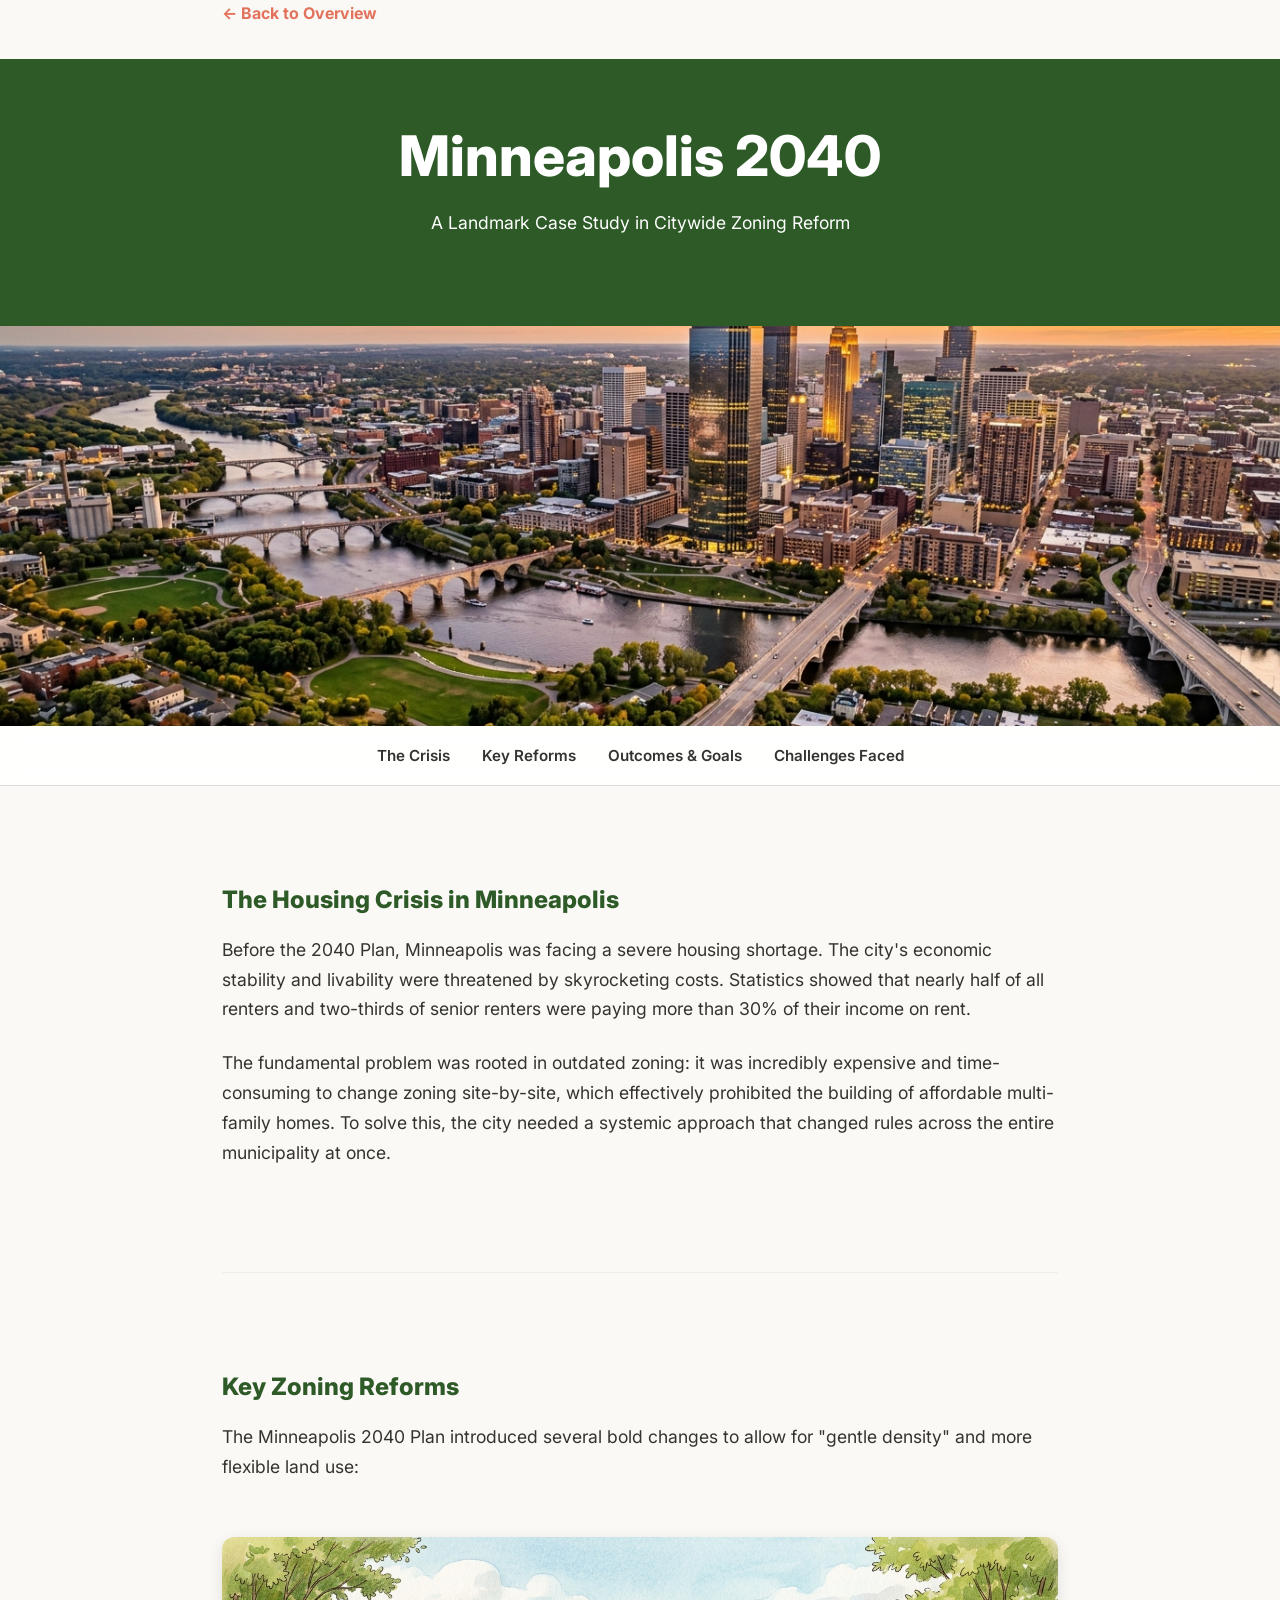
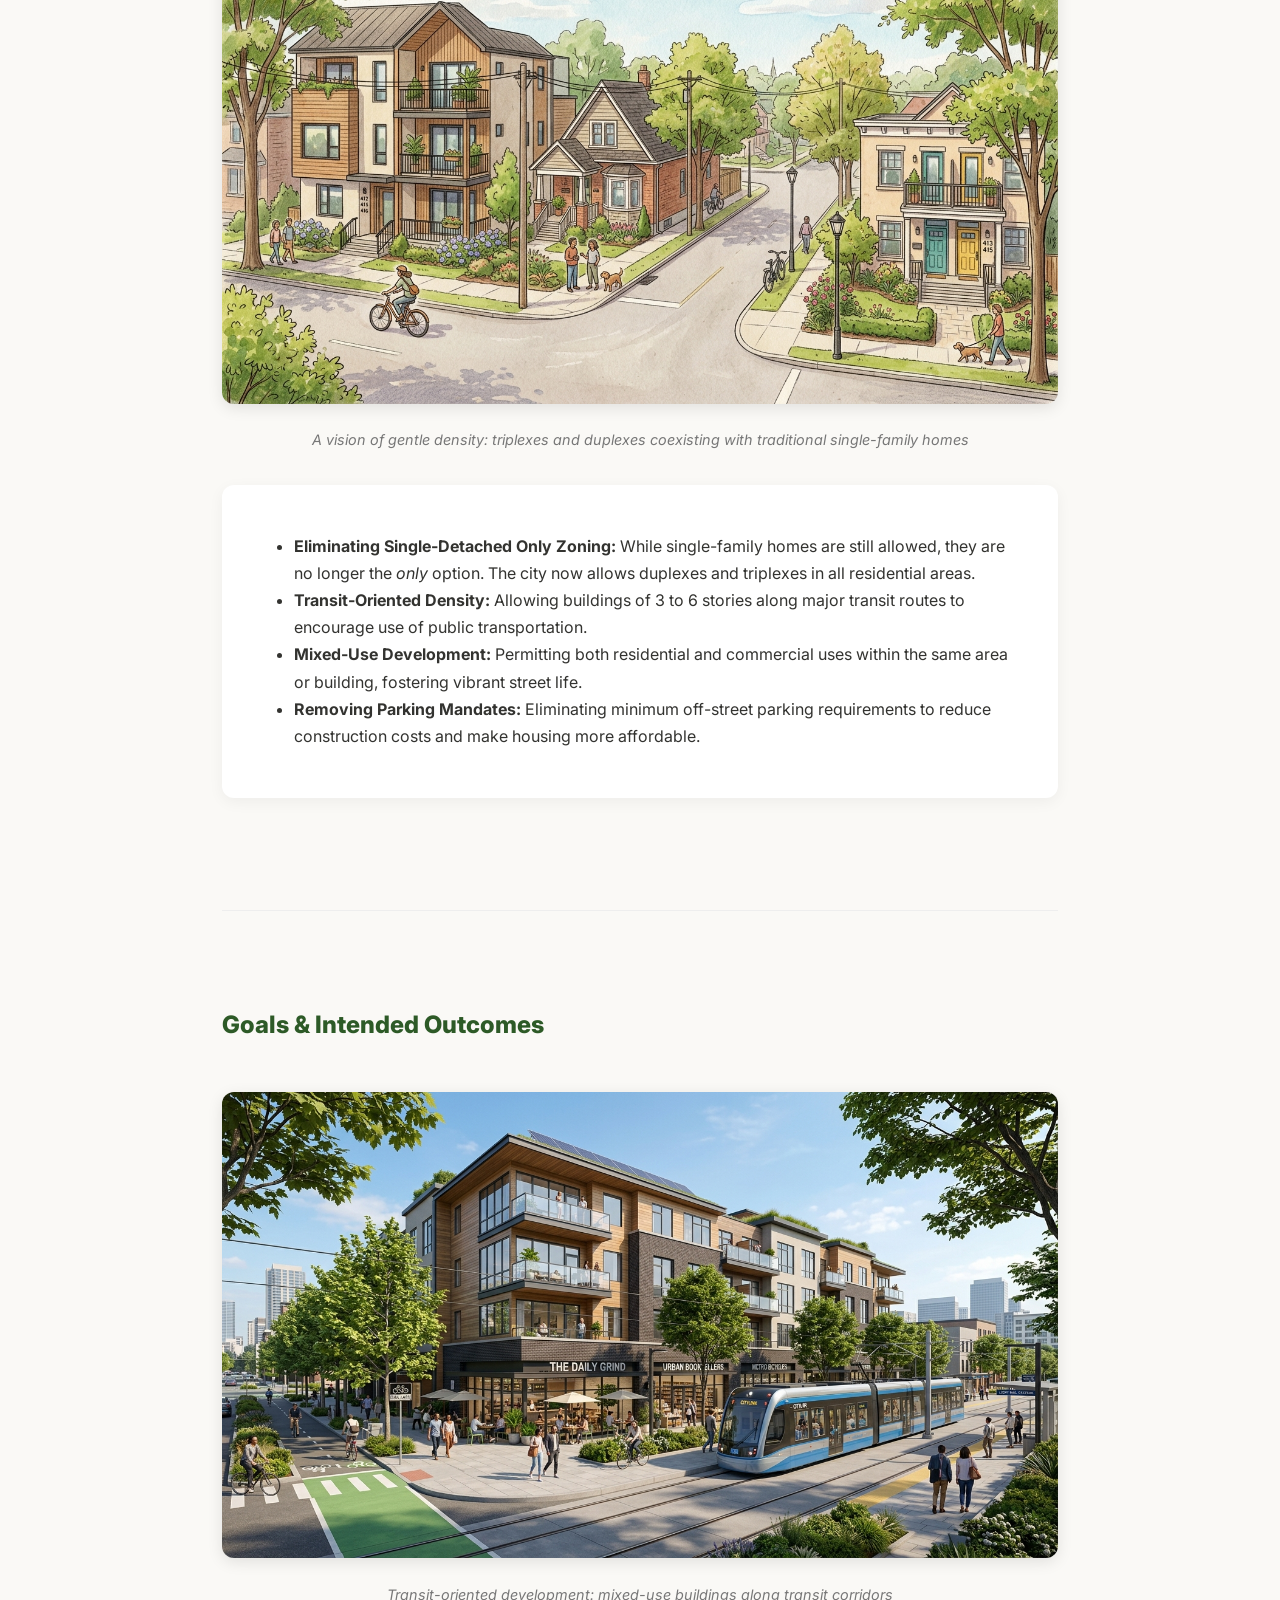
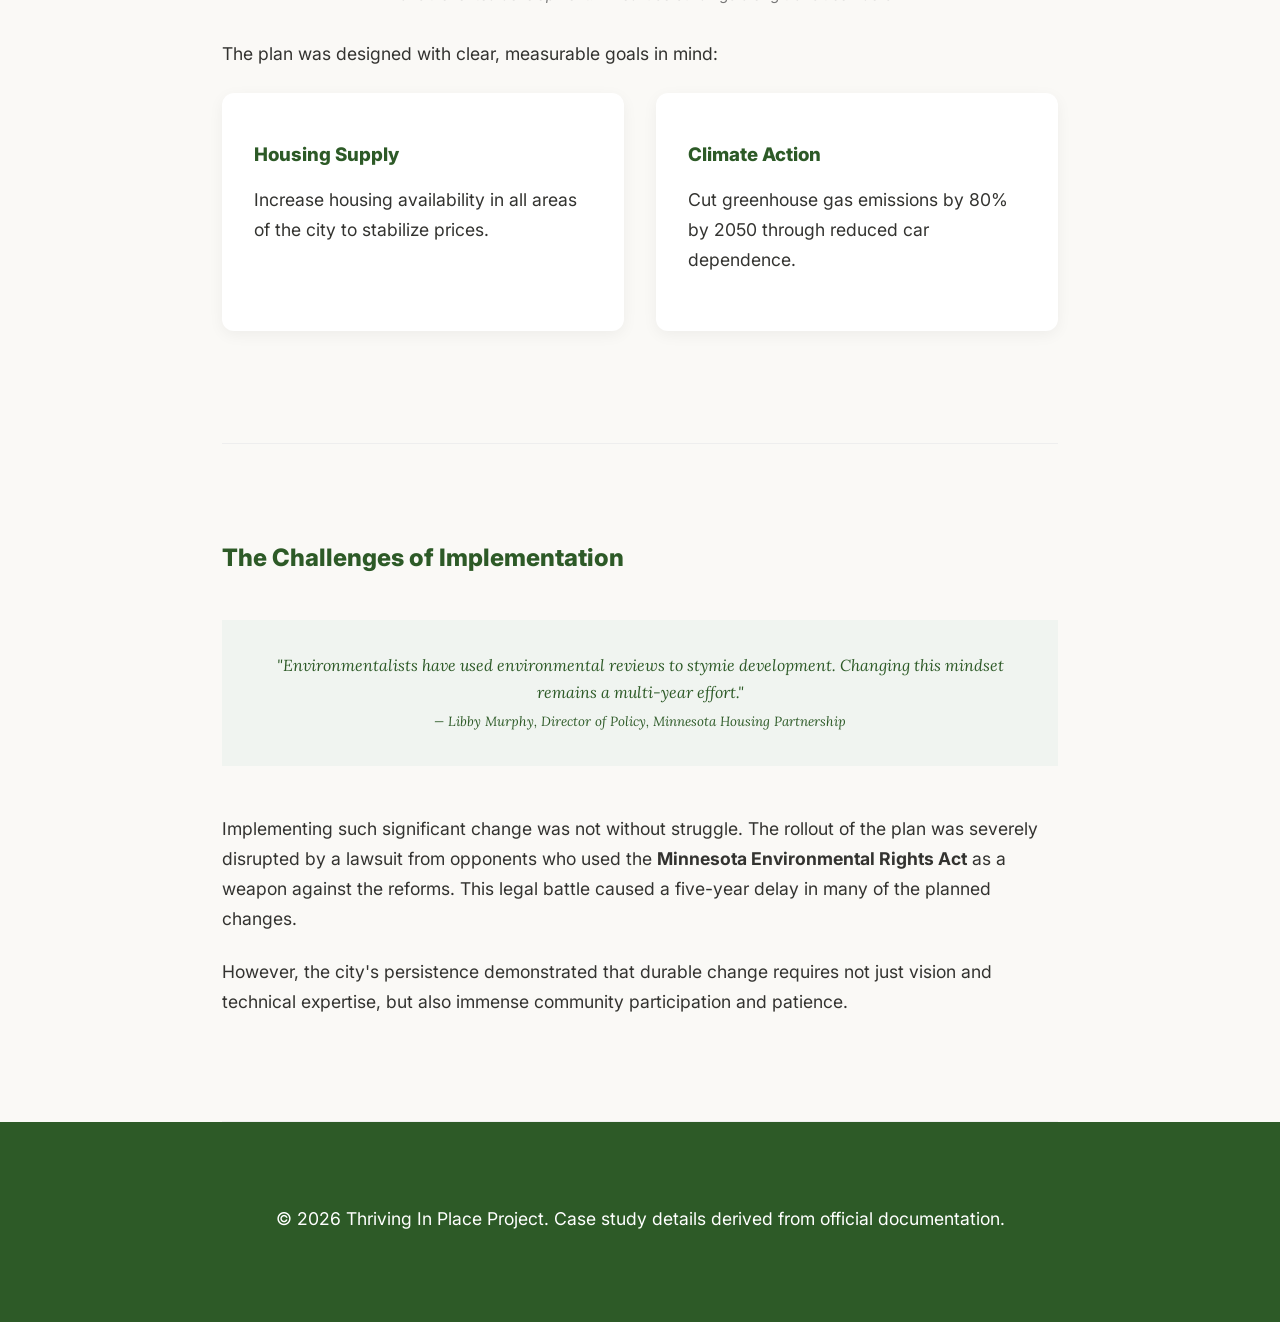
==== minneapolis.html @ 59cefdfe "Initial commit" ====
<!DOCTYPE html>
<html lang="en">
<head>
    <meta charset="UTF-8">
    <meta name="viewport" content="width=device-width, initial-scale=1.0">
    <title>Minneapolis 2040 | Case Study in Zoning Reform</title>
    <link rel="preconnect" href="https://fonts.googleapis.com">
    <link rel="preconnect" href="https://fonts.gstatic.com" crossorigin>
    <link href="https://fonts.googleapis.com/css2?family=Inter:wght@400;600;800&family=Lora:ital,wght@0,400;0,700;1,400&display=swap" rel="stylesheet">
    <style>
        :root {
            --color-primary: #2d5a27; /* Forest Green */
            --color-secondary: #e2725b; /* Terracotta Accent */
            --color-bg: #faf9f6; /* Off-white/Cream */
            --color-text: #333330; /* Dark Charcoal */
            --color-accent-light: #e8ede9; /* Very light green */
            --color-white: #ffffff;
        }

        * {
            box-sizing: border-box;
            scroll-behavior: smooth;
        }

        body {
            margin: 0;
            padding: 0;
            font-family: 'Inter', sans-serif;
            line-height: 1.7;
            color: var(--color-text);
            background-color: var(--color-bg);
        }

        h1, h2, h3 {
            font-family: 'Inter', sans-serif;
            font-weight: 800;
            color: var(--color-primary);
            line-height: 1.2;
        }

        p {
            margin-bottom: 1.5rem;
            font-size: 1.1rem;
        }

        .container {
            max-width: 900px;
            margin: 0 auto;
            padding: 0 2rem;
        }

        header {
            background-color: var(--color-primary);
            color: var(--color-white);
            padding: 4rem 0;
            text-align: center;
        }

        header h1 {
            color: var(--color-white);
            font-size: 3.5rem;
            margin: 0;
        }

        nav {
            position: sticky;
            top: 0;
            background: rgba(255, 255, 255, 0.9);
            backdrop-filter: blur(10px);
            border-bottom: 1px solid #ddd;
            padding: 1rem 0;
            z-index: 1000;
        }

        nav ul {
            list-style: none;
            margin: 0;
            padding: 0;
            display: flex;
            justify-content: center;
            gap: 2rem;
        }

        nav a {
            text-decoration: none;
            color: var(--color-text);
            font-weight: 600;
            font-size: 0.95rem;
        }

        section {
            padding: 5rem 0;
            border-bottom: 1px solid #eee;
        }

        .card {
            background: var(--color-white);
            padding: 2rem;
            border-radius: 12px;
            box-shadow: 0 4px 15px rgba(0,0,0,0.05);
            margin-bottom: 2rem;
        }

        .highlight-box {
            background: var(--color-accent-light);
            border-left: 6px solid var(--color-primary);
            padding: 2rem;
            font-size: 1.2rem;
            margin: 3rem 0;
        }

        blockquote {
            font-family: 'Lora', serif;
            font-style: italic;
            text-align: center;
            padding: 2rem;
            margin: 3rem 0;
            background: #f0f4f0;
            color: var(--color-primary);
        }

        footer {
            background: var(--color-primary);
            color: white;
            padding: 4rem 0;
            text-align: center;
        }

        .back-link {
            display: inline-block;
            margin-bottom: 2rem;
            text-decoration: none;
            color: var(--color-secondary);
            font-weight: bold;
        }

        .benefits-grid {
            display: grid;
            grid-template-columns: repeat(auto-fit, minmax(300px, 1fr));
            gap: 2rem;
        }

        .section-image {
            width: 100%;
            border-radius: 12px;
            margin: 2rem 0;
            box-shadow: 0 4px 15px rgba(0,0,0,0.1);
        }

        .hero-image {
            width: 100%;
            max-height: 400px;
            object-fit: cover;
            display: block;
        }

        .image-caption {
            text-align: center;
            font-size: 0.9rem;
            color: #777;
            font-style: italic;
            margin-top: -1rem;
            margin-bottom: 2rem;
        }
    </style>
</head>
<body>

<div class="container">
    <a href="index.html" class="back-link">&larr; Back to Overview</a>
</div>

<header>
    <div class="container">
        <h1>Minneapolis 2040</h1>
        <p>A Landmark Case Study in Citywide Zoning Reform</p>
    </div>
</header>

<img src="assets/minneapolis_skyline.jpg" alt="Aerial view of the Minneapolis skyline at golden hour with the Mississippi River" class="hero-image">

<nav>
    <ul>
        <li><a href="#background">The Crisis</a></li>
        <li><a href="#reforms">Key Reforms</a></li>
        <li><a href="#outcomes">Outcomes & Goals</a></li>
        <li><a href="#challenges">Challenges Faced</a></li>
    </ul>
</nav>

<main class="container">

    <section id="background">
        <h2>The Housing Crisis in Minneapolis</h2>
        <p>Before the 2040 Plan, Minneapolis was facing a severe housing shortage. The city's economic stability and livability were threatened by skyrocketing costs. Statistics showed that nearly half of all renters and two-thirds of senior renters were paying more than 30% of their income on rent.</p>
        <p>The fundamental problem was rooted in outdated zoning: it was incredibly expensive and time-consuming to change zoning site-by-site, which effectively prohibited the building of affordable multi-family homes. To solve this, the city needed a systemic approach that changed rules across the entire municipality at once.</p>
    </section>

    <section id="reforms">
        <h2>Key Zoning Reforms</h2>
        <p>The Minneapolis 2040 Plan introduced several bold changes to allow for "gentle density" and more flexible land use:</p>
        <img src="assets/gentle_density_housing.jpg" alt="Illustration of gentle density housing with triplexes and duplexes alongside single-family homes" class="section-image">
        <p class="image-caption">A vision of gentle density: triplexes and duplexes coexisting with traditional single-family homes</p>
        <div class="card">
            <ul>
                <li><strong>Eliminating Single-Detached Only Zoning:</strong> While single-family homes are still allowed, they are no longer the <em>only</em> option. The city now allows duplexes and triplexes in all residential areas.</li>
                <li><strong>Transit-Oriented Density:</strong> Allowing buildings of 3 to 6 stories along major transit routes to encourage use of public transportation.</li>
                <li><strong>Mixed-Use Development:</strong> Permitting both residential and commercial uses within the same area or building, fostering vibrant street life.</li>
                <li><strong>Removing Parking Mandates:</strong> Eliminating minimum off-street parking requirements to reduce construction costs and make housing more affordable.</li>
            </ul>
        </div>
    </section>

    <section id="outcomes">
        <h2>Goals & Intended Outcomes</h2>
        <img src="assets/transit_oriented_development.jpg" alt="Transit-oriented development with mixed-use buildings and light rail" class="section-image">
        <p class="image-caption">Transit-oriented development: mixed-use buildings along transit corridors</p>
        <p>The plan was designed with clear, measurable goals in mind:</p>
        <div class="benefits-grid">
            <div class="card">
                <h3>Housing Supply</h3>
                <p>Increase housing availability in all areas of the city to stabilize prices.</p>
            </div>
            <div class="card">
                <h3>Climate Action</h3>
                <p>Cut greenhouse gas emissions by 80% by 2050 through reduced car dependence.</p>
            </div>
        </div>
    </section>

    <section id="challenges">
        <h2>The Challenges of Implementation</h2>
        <blockquote>
            "Environmentalists have used environmental reviews to stymie development. Changing this mindset remains a multi-year effort." 
            <br><small>— Libby Murphy, Director of Policy, Minnesota Housing Partnership</small>
        </blockquote>
        <p>Implementing such significant change was not without struggle. The rollout of the plan was severely disrupted by a lawsuit from opponents who used the <strong>Minnesota Environmental Rights Act</strong> as a weapon against the reforms. This legal battle caused a five-year delay in many of the planned changes.</p>
        <p>However, the city's persistence demonstrated that durable change requires not just vision and technical expertise, but also immense community participation and patience.</p>
    </section>

</main>

<footer>
    <div class="container">
        <p>&copy; 2026 Thriving In Place Project. Case study details derived from official documentation.</p>
    </div>
</footer>

</body>
</html>
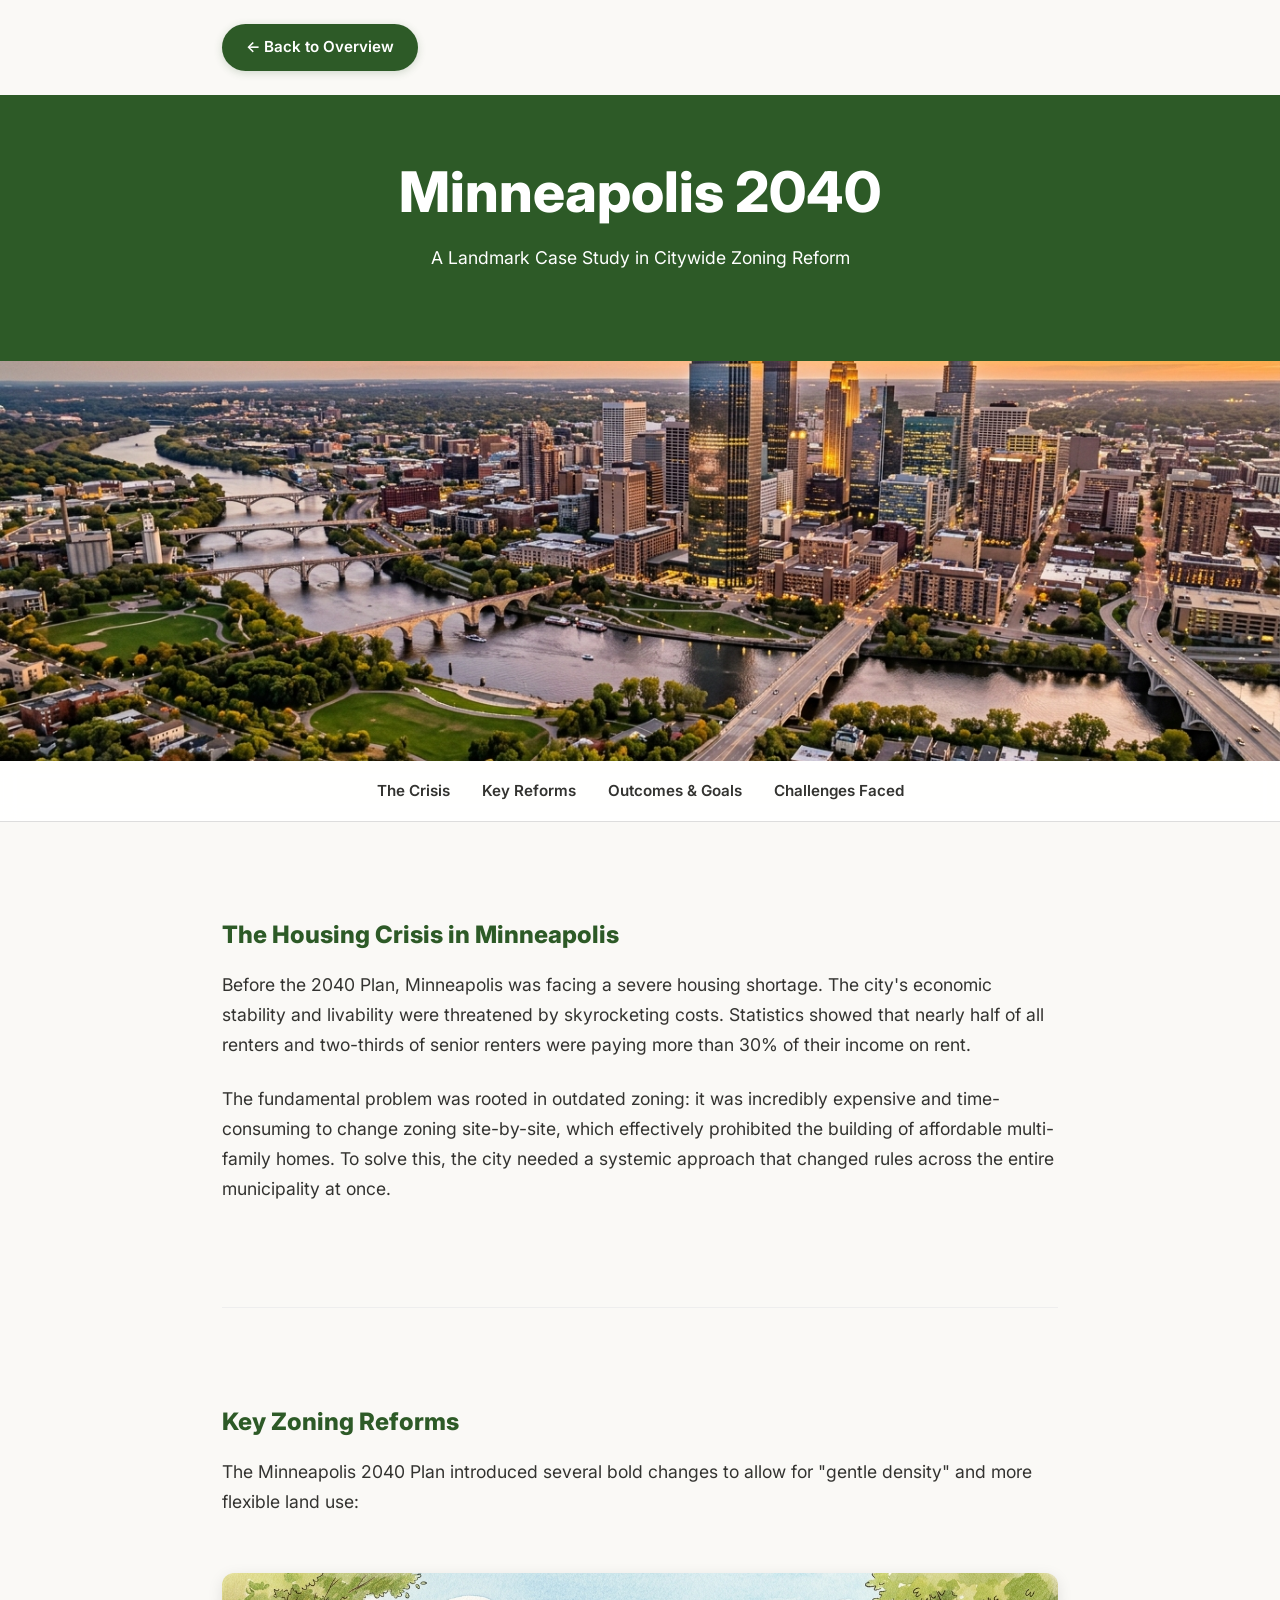
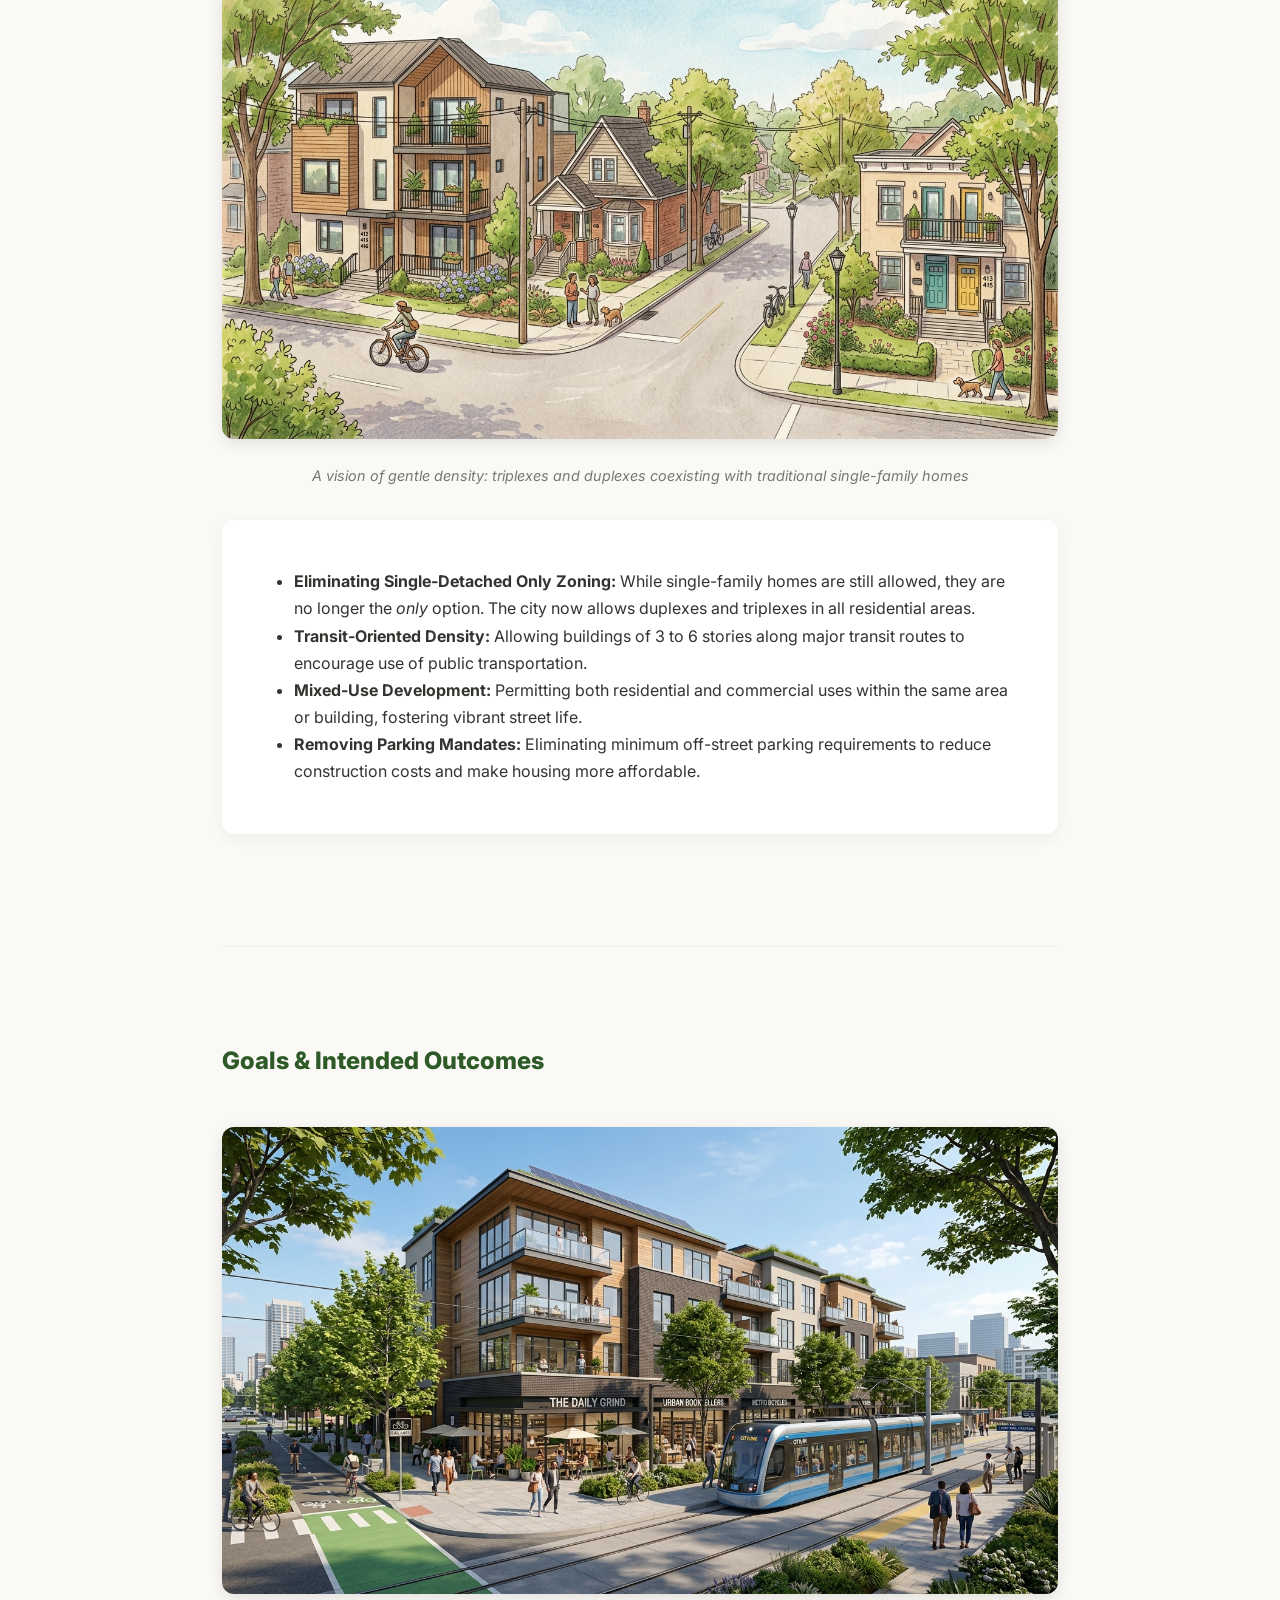
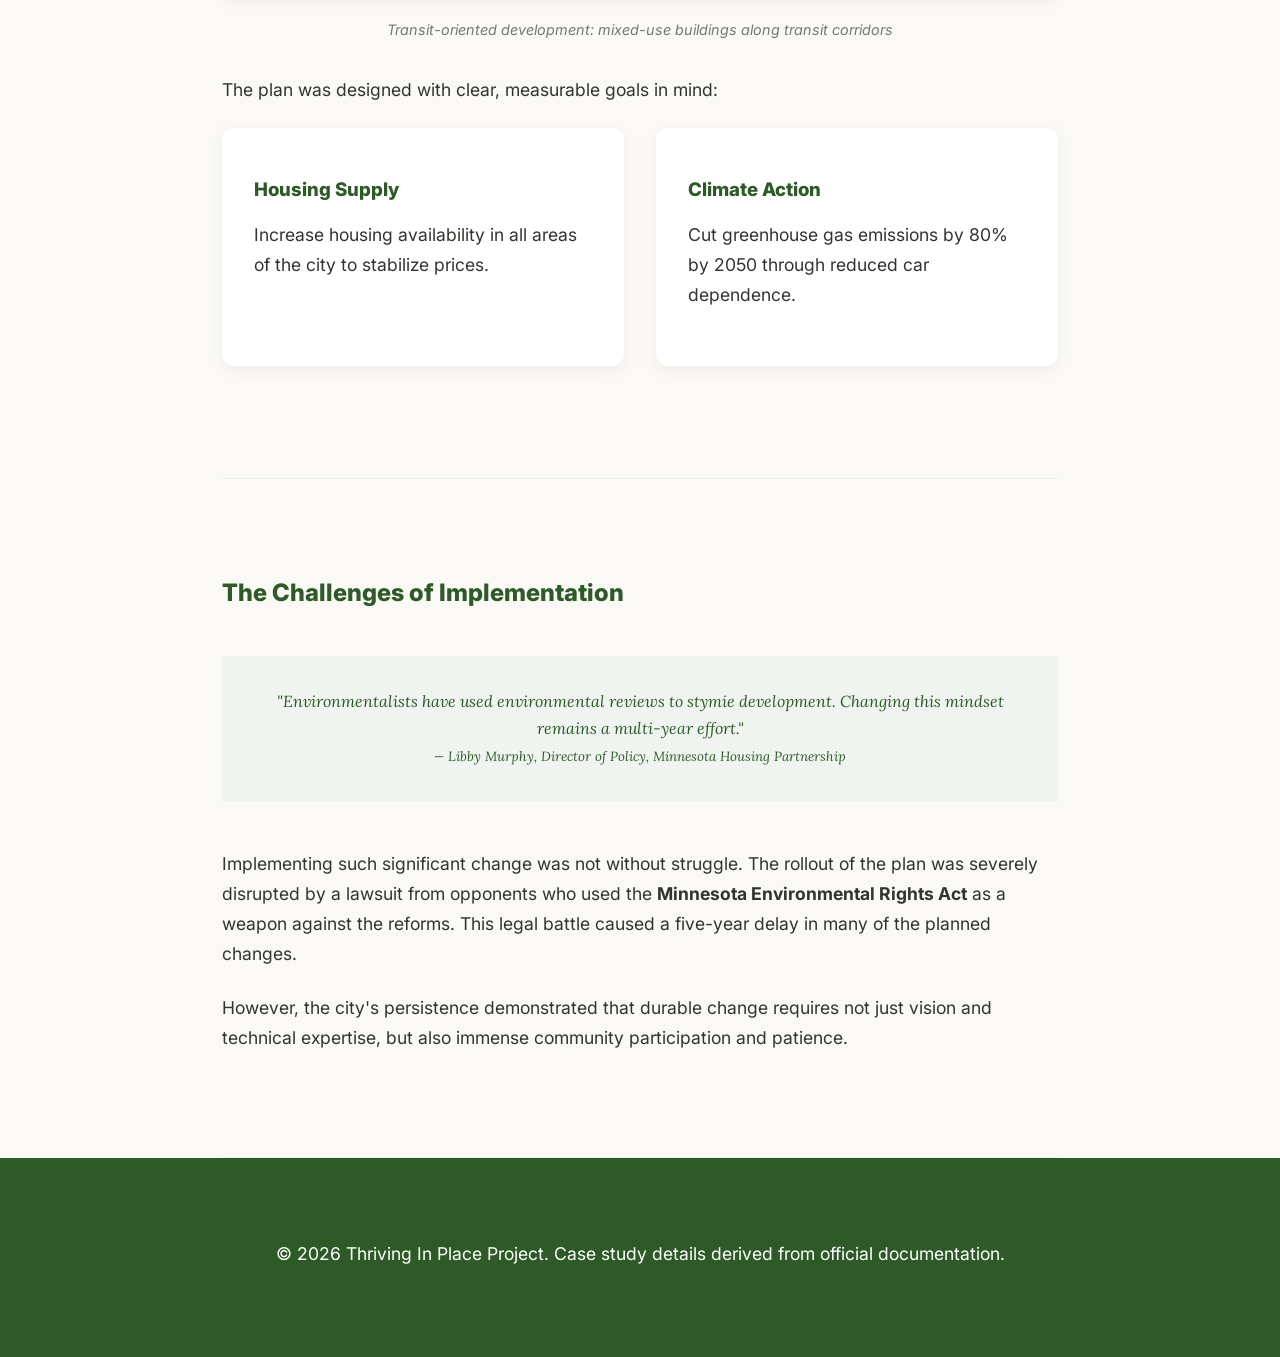
==== commit 25421f60: "Add ghg-tool and housing-tool proxy config, style overview/back buttons, remove representative email" ====
--- a/minneapolis.html
+++ b/minneapolis.html
@@ -127,11 +127,26 @@
         }
 
         .back-link {
-            display: inline-block;
-            margin-bottom: 2rem;
+            display: inline-flex;
+            align-items: center;
+            gap: 0.5rem;
+            margin-top: 1.5rem;
+            margin-bottom: 1.5rem;
+            padding: 0.65rem 1.5rem;
             text-decoration: none;
-            color: var(--color-secondary);
-            font-weight: bold;
+            color: var(--color-white);
+            background: var(--color-primary);
+            font-weight: 600;
+            font-size: 0.95rem;
+            border-radius: 30px;
+            box-shadow: 0 2px 8px rgba(45, 90, 39, 0.2);
+            transition: background 0.3s ease, transform 0.2s ease, box-shadow 0.3s ease;
+        }
+
+        .back-link:hover {
+            background: var(--color-secondary);
+            transform: translateY(-2px);
+            box-shadow: 0 4px 14px rgba(226, 114, 91, 0.3);
         }
 
         .benefits-grid {
